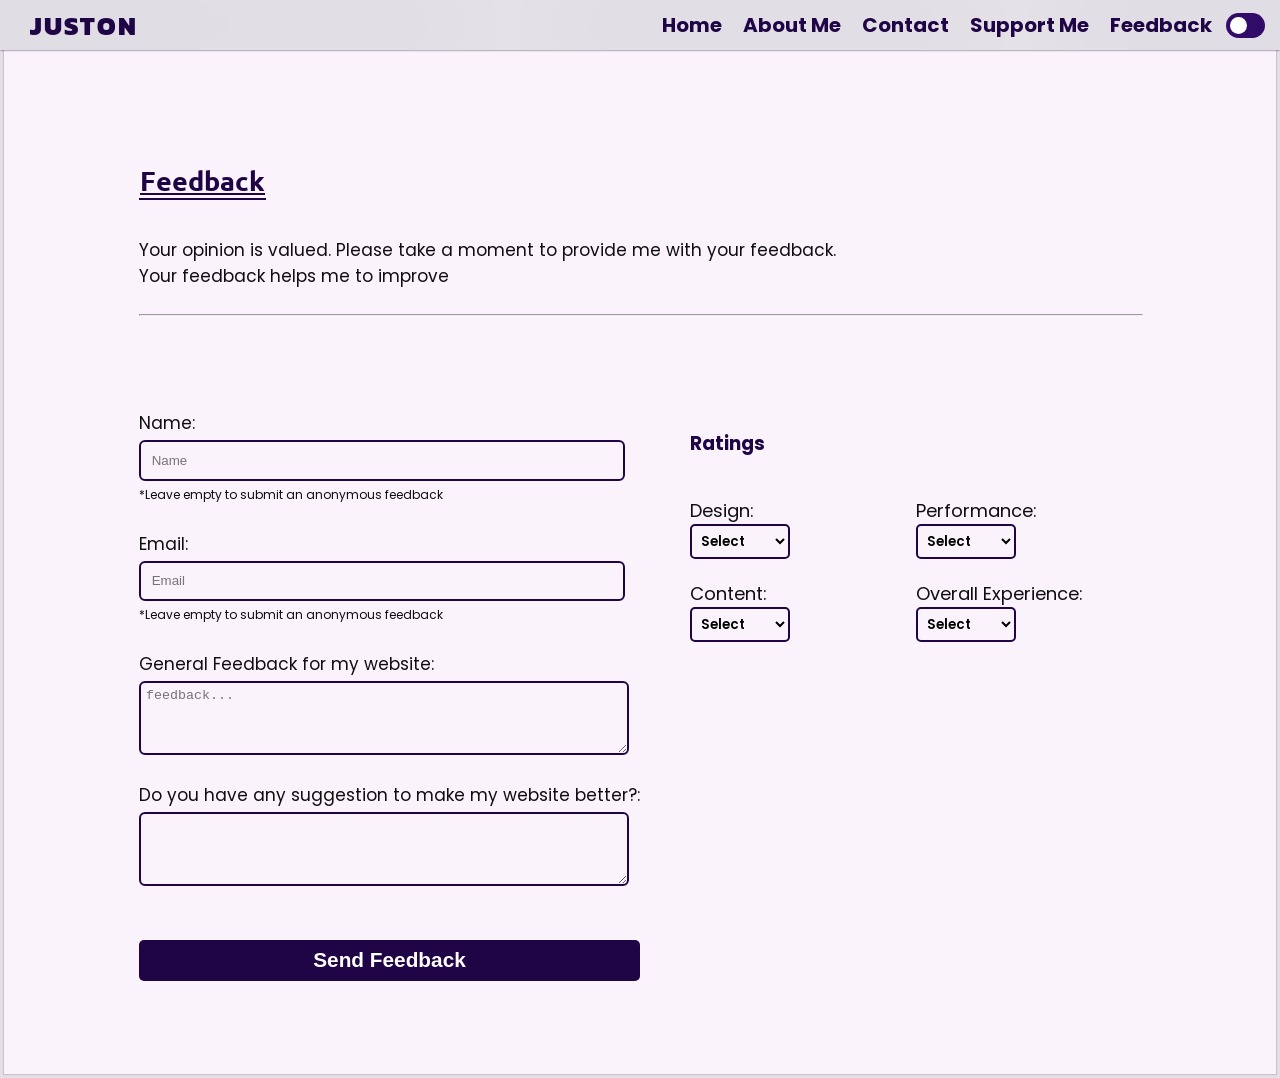
==== feedback.html @ 093bed2b "Add files via upload" ====
<!Doctype html>
<html>
  <head>
    <meta property="og:title" content="Justin Chinonso">
    <meta property="og:description" content="Justin Chinonso">
    <meta property="og:image" content="juston.png">
    <meta name="viewport" content="width=device-width, initial-scale=1.0">
    <title>Justin Chinonso</title>
    <link rel="icon" type="image/x-icon" href="img/juston.png">
    <link rel="stylesheet" href="light-mode.css" id="dark-mode-style sheet">
    <link rel="stylesheet" href="dark-mode.css" id="dark-mode-stylesheet">
    <link rel="stylesheet" href="https://cdnjs.cloudflare.com/ajax/libs/font-awesome/4.7.0/css/font-awesome.min.css">
  </head>
  <body>
    <div class="menu" id="menu">
      <i class="fa fa-times" class="times" id="times"></i>
      <ul>
        <li><a href="index.html">Home</a></li>
        <li><a href="index.html">About Me</a></li>
        <li><a href="index.html">Contact</a></li>
        <li><a href="#">Support Me</a></li>
        <li><a href="feedback.html">Feedback</a></li>
      </ul>
    </div>
    <header id="header">
      <label class="logo">JUSTON</label><i class="fa fa-bars" class="bars" id="bars" onclick="show()"></i>
      <label class="switch" title="Toggle light/dark mode">
        <input type="checkbox" class="toggle-switch">
        <span class="slider round"></span>
      </label>
      <nav>
        <div class="nav" id="nav">
        <ul>  
          <li><a href="index.html">Home</a></li>
          <li><a href="index.html">About Me</a></li>
          <li><a href="index.html">Contact</a></li>
          <li><a href="#">Support Me</a></li>
          <li><a href="feedback.html">Feedback</a></li>
        </ul>
        </div>
      </nav>
    </header>
    <a href="#" id="to-top"><i class="fa fa-angle-up"></i></a>
    <style>
      #to-top {
        background: transparent;
        display: none;
        z-index: -9999;
      }
    </style>
    <div class="feedback-container">
      <div class="feedback-wrapper">
        <h2 class="feedback"><span>Feedback</span></h2>
        <p>Your opinion is valued. Please take a moment to provide me with your feedback.<br>Your feedback helps me to improve<hr></p>
        <form class="feedback" method="POST" netlify name="portfolio-feedback">
          <div class="input-con">
            <label class="above" for="name">Name:</label><br>
            <input class="name" name ="name" id="name" type="text" placeholder="Name"><br><label class="below" for="name">*Leave empty to submit an anonymous feedback</label><br><br>
            <label class="above" for="email">Email:</label><br>
            <input class="email" name ="email" id="email" type="email" placeholder="Email"><br><label class="below" for="email">*Leave empty to submit an anonymous feedback</label><br><br>
            <label class="above" for="message">General Feedback for my website:</label><br>
            <textarea class="message" name ="General-Feedback" id="message" placeholder="feedback..." cols="26" rows="4" required></textarea><br>
            <label class="above" for="feedback">Do you have any suggestion to make my website better?:</label><br>
            <textarea class="message" name ="Suggestion-feedback" id="feedback" cols="26" rows="4"></textarea>
          </div>
          <div class="rate-container">
            <h3>Ratings</h3>
            <div class="rate-wrapper">
              <label>
                Design:<br>
                <select name="Design-Option" id="optionSelect" required>
                  <option value="" disabled selected>Select</option>
                  <option value="very-bad">Very Bad</option>
                  <option value="bad">Bad</option>
                  <option value="fair">Fair</option>
                  <option value="good">Good</option>
                  <option value="very-good">Very Good</option>
                </select>
              </label>
              <label>
                Performance:<br>
                <select name="Uasbility-Option" id="optionSelect" required>
                  <option value="" disabled selected>Select</option>
                  <option value="very-bad">Very Bad</option>
                  <option value="bad">Bad</option>
                  <option value="fair">Fair</option>
                  <option value="good">Good</option>
                  <option value="very-good">Very Good</option>
                </select>
              </label>
              <label>
                Content:<br>
                <select name="Content-Option" id="optionSelect" required>
                  <option value="" disabled selected>Select</option>
                  <option value="very-bad">Very Bad</option>
                  <option value="bad">Bad</option>
                  <option value="fair">Fair</option>
                  <option value="good">Good</option>
                  <option value="very-good">Very Good</option>
                </select>
              </label>
              <label>
                Overall Experience:<br>
                <select name="Experience-Option" id="optionSelect" required>
                  <option value="" disabled selected>Select</option>
                  <option value="very-bad">Very Bad</option>
                  <option value="bad">Bad</option>
                  <option value="fair">Fair</option>
                  <option value="good">Good</option>
                  <option value="very-good">Very Good</option>
                </select>
              </label>
            </div>
          </div>
          <button class="submit" id="fback" type="submit">Send Feedback</button>
        </form>
      </div>
    </div>
  </body>
  <script src="portfolio.js"></script>
</html>
---- light-mode.css ----
/*  import google fonts */
@import url('https://fonts.googleapis.com/css2?family=Poppins:wght@400;500;600;700&family=Ubuntu:wght@400;500;700&family=Kanit:wght@400;500;900&display=swap');


* {
    scrollbar-width: thin;
    scrollbar-color: #2e0854 #f1f1f1;
}
html {
    scroll-behavior: smooth;
}


/*dark/light modes stylings*/

body {
    overflow-y: scroll;
    margin: 0px;
    display: flex;
    box-sizing: border-box;
    flex-direction: column;
    padding: 0px;
    font-family: "poppins", Arial, Helvetica, sans-serif;
    background-attachment: fixed;
    background-color: rgb(227, 224, 231);
    /* background: linear-gradient(to right, rgb(198, 199, 201), rgb(205, 208, 212));  */
    /* background: linear-gradient(to right, rgb(10, 11, 12), rgb(15, 16, 19)); */
}
.content-hidden {
    display: none;
}
p, label, i, h2 {
    color: #0f0e0e;
}

.content-hidden {
    display: none;
}
/* toggle switch */

.switch {
  position: absolute;
  display: inline-block;
  width: 39px;
  right: 60px;
  height: 25px;
}

.switch input {
  opacity: 0;
  width: 0;
  height: 0;
}

.slider {
  position: absolute;
  cursor: pointer;
  top: 0;
  left: 0;
  right: 0;
  bottom: 0;
  background-color: rgb(50, 11, 104);
  transition: 0.4s;
  border-radius: 34px;
}

.slider:before {
  position: absolute;
  content: "";
  height: 17px;
  width: 17px;
  left: 4px;
  bottom: 4px;
  background-color: white;
  transition: 0.4s;
  border-radius: 50%;
  
}

input:checked + .slider {
  background-color: rgb(227, 224, 231);
}

input:checked + .slider:before {
  transform: translateX(16px);
}

div.menu {
    position: fixed;
    top: 0px;
    left: -100%;
    width: 100%;
    padding: 0px;
    margin: 0px;
    height: 100vh;
    background-color: rgba(200, 187, 218, 0.966);
    display: flex;
    justify-content: center;
    text-align: center;
    align-items: center;
    z-index: 3;
    transition: ease-in-out, .3s;
}
div.menu.active {
    left: 0px;
}
#bars {
    position: absolute;
    right: 25px;
    font-size: 26px;
    color: rgb(50, 11, 104);
    cursor: pointer;
    margin-top: 2px;
}

#bars.active {
    display: none;
}
#times {
    position: absolute;
    right: 25px;
    font-size: 26px;
    color: rgb(50, 11, 104);
    top: 14px;
    cursor: pointer;
}
#to-top {
    position: fixed;
    bottom: 30px;
    display: none;
    right: 20px;
    font-weight: 900;
    font-size: 30px;
    padding-left: 10px;
    padding-right: 10px;
    border-radius: 5px;
    transition: .5s;
    background-color: rgba(59, 19, 116, 0.677);
}
#to-top i {
    font-weight: 900;
    color: white;
}
#to-top:hover {
    background-color: rgb(59, 19, 116);
}

div.menu li a {
    text-decoration: none;
    color: rgb(32, 5, 70);
    font-weight: 700;
    font-size: 20px;
    font-family: 'poppins', Arial, Helvetica, sans-serif;
}
div.menu li a:hover {
    font-weight: 900;
}

div.menu li {
    list-style: none;
    text-align: center;
    padding-right: 30px;
    margin-bottom: 50px;
}
div.menu li ul {
    text-align: center;
    padding: 0px;
    margin: 0px;
}
label.logo {
    font-family: "kanit";
    font-weight: 800;
    font-size: 26px;
    position: absolute;
    left: 10px;
    margin-left: 20px;
    color: rgb(32, 5, 70);
    letter-spacing: 2px;
}

header {
    width: 100%;
    height: 50px;
    box-shadow: 0 0 2px 0 rgba(27, 2, 32, 0.8); 
    top: 0px;
    background-color: whitesmoke;
    display: flex;
    justify-content: center;
    justify-items: center;
    align-items: center;
    position: fixed;
    z-index: 2;
    background: solid;
    overflow: hidden;
}
    
header:before {
    content: "";
    position: absolute;
    background: solid;
    z-index: -1;
    top: 0;
    left: 0;
    right: 0;
    bottom: 0;
    box-shadow: inset 0 0 2000px rgba(32, 5, 70, .17);
    filter: blur(2px);
    margin: -20px;
}
div.intro {
    height: 100vh;
    display: flex;
    margin-top: 0%;
    padding-left: 6%;
    margin-right: 6%;
    justify-content: center;
    flex-direction: column;
}
#projects {
    color: whitesmoke;
    background-color: rgb(32, 5, 70);
    padding: 10px;
    font-size: 14px;
    transition: .5s;
    border: 2px;
    border-radius: 5px;
    font-family: "poppins", Arial, Helvetica, sans-serif;
    text-decoration: none;
    margin-top: 10%;
}
#projects:hover {
    background-color: rgba(32, 5, 70, 0.6);
}
#projects i {
    color: white;
    padding-left: 4px;
}
span.greet {
    color: rgb(56, 19, 107);
    font-size: 20px;
}
span.name {
    color: rgb(32, 5, 70);
    font-family: "kanit";
    font-size: 50px;
    font-weight: 900;
    letter-spacing: 3px;
}

p.intro1 {
    margin-bottom: 20%;
    line-height: 40px;
}
p.intro {
    margin-top: 0;
    line-height: 50px;
    margin-bottom: 0px;
}
/* About section */
.about-container {
    display: grid;
    grid-template-columns: repeat(1, 1fr);
    align-items: start;
/*    margin-top: 10%;*/
    background-color: rgb(250, 243, 252);
    box-shadow: 0px 0px 1px 1px rgba(124, 118, 118, 0.247);
    padding: 6%;  
}

.about-wrapper {
    grid-column: 1 / -1;
    display: grid;
    grid-template-columns: repeat(1, 1fr);
    justify-content: center;
}
h2.about-title {
    grid-column: 1 / -1;
    color: rgb(32, 5, 70);
    font-weight: 900;
    font-family: "ubuntu";
    font-size: 36px;
    text-align: left;
    text-decoration: underline;
}
h2.about-title span {
    padding: 1px;
    border-bottom: 2px solid rgb(32, 5, 70);
}

img.me {
    align-self: center;
    justify-self: center;
    text-align: center;
    width: 100%;
    margin-top: 15px;
    margin-left: -1px;
    border: 2px dashed rgb(32, 5, 70);
    border-radius: 7px;
}
/*feedback styling*/

.feedback-container {
    display: grid;
    grid-template-columns: repeat(1, 3fr);
    gap: 20px;
    margin: 4px;
    align-items: center;
    justify-content: center;
    text-align: center;
    margin-top: 50px;
    padding: 5%;
    padding-top: 10%;
    background-color:  rgba(250, 243, 252, .99999);
    box-shadow: 0px 0px 1px 1px rgba(124, 118, 118, 0.247);
}
h2.feedback {
    grid-column: 1 / -1;
    color: rgb(32, 5, 70);
    font-weight: 900;
    font-family: "ubuntu";
    font-size: 27px;
    text-align: left;
    margin-top: -15px;
    text-decoration: underline;
}
h2.feedback span {
    padding: 1px;
    border-bottom: 2px solid rgb(32, 5, 70);
}
.feedback-container p {
    text-align: left;
    font-size: 15px;
}
hr {
    width: 100%;
    margin-bottom: 60px;
    color: rgb(32, 5, 70);
    background-color: rgb(32, 5, 70);
}
form.feedback {
    text-align: left;
    display: grid;
}
.input-con {
    width: 100%;
    align-items: center;
    justify-content: center;
    text-align: left;

}
form.feedback input {
    margin-top: 4px;
    width: 92%;
    color: black;
    outline: none;
    background: none;
    border-radius: 6px;
    border: 2px solid rgb(32, 5, 70);
    padding: .8em;
}
.feedback-wrapper {
    display: grid;
    text-align: center;
    width: 100%;
    align-items: center;
    justify-content: center;
}
form.feedback textarea {
    width: 95%;
    margin-top: 4px;
    margin-bottom: 20px;
}
label.below {
    font-size: 12px;
    text-align: left;
}
label.above {
    text-align: left;
    font-size: 14px;
}
.rate-container h3 {
    color: rgb(32, 5, 70);
}
.rate-container {
    display: grid;
    grid-template-columns: repeat(1, 1fr);
    gap: 10px;

}
.rate-wrapper {
    display: grid;
    grid-template-columns: repeat(2, 1fr);
}
.rate-wrapper label {
    font-size: 14px;
}
.rate-wrapper select {
    margin-bottom: 15px;
    border: 2px solid rgb(32, 5, 70);
    font-family: "poppins", Arial;
    border-radius: 5px;
    outline: none;
    background-color: transparent;
    width: 100px;
    font-weight: 600;
    padding: 5px;
}
.rate-wrapper select option {
    font-family: "poppins", Arial;
    font-weight: 500;

}
form.feedback button {
/*    grid-column: 1 / -1;*/
    width: 100%;
}

/* Contact section */


h2.contact {
    grid-column: 1 / -1;
    color: rgb(32, 5, 70);
    font-weight: 900;
    font-family: "ubuntu";
    font-size: 30px;
    text-align: left;
    text-decoration: underline;
}
h2.contact span {
    padding: 1px;
    border-bottom: 2px solid rgb(32, 5, 70);
}
.contact-container {
    display: grid;
    grid-template-columns: repeat(1, 1fr);
    gap: 20px;
    align-items: center;
    justify-content: center;
    text-align: center;
    margin-top: 10%;
    background-color:  rgb(250, 243, 252);
    box-shadow: 0px 0px 1px 1px rgba(124, 118, 118, 0.247);
    padding: 6%;
}

.connect{
    margin-top: 30px;
}
.contact-info p {
    color: rgb(32, 5, 70);
    font-size: 16px;
}
.contact-info p i {
    margin-right: 10px;
    color: rgb(32, 5, 70);
    font-size: 24px;
}
.contact-social a label {
    display: none;
}
.contact-wrapper {
    grid-column: 1 / -1;
    display: grid;
    justify-content: center; 
}
form.contact {
    width: 85%;
    overflow: hidden;
    margin-top: 60px;
    align-self: center;
    justify-self: center;
    background-color: rgba(32, 5, 70, .08);
    border-radius: 5px;
    box-shadow: 0px 0px 1px 1px rgba(32, 5, 70, 0.5);
    padding: 20px;
}
.contact-info {
    text-align: left;
}

.contact-social {
    display: flex;
    margin-top: -20px;
    margin-left: -20px;
    font-size: 19px;
    color: rgb(32, 5, 70);
}
.contact-social a i {
    color: rgb(32, 5, 70);
    font-size: 30px;
    margin-left: 20px;
}
.contact-social a {
    text-align: left;
    margin-top: 16px;
    text-decoration: none;
    color: rgb(32, 5, 70);
}
form.contact input {
    margin-top: 1.4em;
    width: 85%;
    color: black;
    outline: none;
    background: none;
    border-radius: 6px;
    border: 2px solid rgb(32, 5, 70);
    padding: 9px;
}
textarea.message {
    margin-top: 1.4em;
    width: 87%;
    color: black;
    background: none;
    outline: none;
    border-radius: 6px;
    border: 2px solid rgb(32, 5, 70);
    padding: 5px;
}
button.submit {
    background: rgb(32, 5, 70);
    outline: none;
    border: none;
    width: 90%;
    padding: .4em;
    color: white;
    margin-top: 1.3em;
    transition: .5s;
    margin-bottom: 1.4em;
    font-size: 1.3em;
    font-weight: 800;
    border-radius: 5px;
    cursor: pointer;
}
button.submit:hover {
    background-color: rgba(32, 5, 70, 0.87);
}
form.contact a {
    text-decoration: none;
    color: rgb(59, 19, 116);
}
form.contact a:hover {
    text-decoration: underline;
}

.skills-container {
    display: grid;
    grid-template-columns: repeat(1, 1fr);
    gap: 20px;
    align-items: start;
    margin: 4px;
    margin-top: 10%;
    background-color:  rgb(250, 243, 252);
    padding: 6%;
    box-shadow: 0px 0px 1px 1px rgba(124, 118, 118, 0.247);
    border-radius: 10px;   
}
.skill-image {
    width: 50px;
}
#graphics {
    width: 75px;
}
.skill {
    display: flex;
    flex-direction: column;
    align-items: center;
    justify-content: center;
    align-items: center;
    border-radius: 5px;
    padding: 15px;
    margin: 10px;
    box-shadow: 0px 0px 2px 2px rgba(32, 5, 70, .5);
}
h2.skill-heading {
    grid-column: 1 / -1;
    color: rgb(32, 5, 70);
    font-weight: 900;
    font-family: "ubuntu";
    font-size: 24px;
    text-align: left;
    text-decoration: underline;
}
.skills-wrapper {
    grid-column: 1 / -1;
    display: grid;
    grid-template-columns: repeat(1, 1fr);
    justify-content: center;
}
h2.skill-heading span {
    padding: 1px;
    border-bottom: 2px solid rgb(32, 5, 70);

}
.project-container {
    display: grid;
    grid-template-columns: repeat(1, 1fr);
    gap: 20px;
    align-items: center;
    justify-content: center;
    margin: 4px;
    text-align: center;
    margin-top: 10%;
    background-color:  rgb(250, 243, 252);
    padding: 6%;
    box-shadow: 0px 0px 1px 1px rgba(124, 118, 118, 0.247);
    border-radius: 10px;   
}
.project-image {
    width: 70%;
    margin-bottom: 10px;
}
.project {
    display: flex;
    flex-direction: column;
    align-items: center;
    justify-content: center;
    align-items: center;
    border-radius: 5px;
    padding: 10px;
    margin: 10px;
    border: 1px solid rgb(32, 5, 70);
}
.project:hover {
    box-shadow: 0px 0px 2px 2px rgba(32, 5, 70, .5);
}
h2.project-title {
    grid-column: 1 / -1;
    color: rgb(32, 5, 70);
    font-weight: 900;
    font-family: "ubuntu";
    font-size: 30px;
    text-align: left;
    text-decoration: underline;
}
.projects-wrapper {
    grid-column: 1 / -1;
    display: grid;
    grid-template-columns: repeat(1, 1fr);
    justify-content: center;
}
h2.project-title span {
    padding: 1px;
    border-bottom: 2px solid rgb(32, 5, 70);
}
.project-container .projects-wrapper .project a {
    color: rgb(32, 5, 70);
    padding: 10px;
    text-decoration: none;
}
.view-all {
    text-align: center;
    margin-top: 17px;
    align-self: center;
    justify-self: center;
    border-radius: 5px;
    color: white;
    padding: 10px;
    transition: .5s;
    text-decoration: none;
    width: 65%;
    background-color: rgb(32, 5, 70);
}
.view-all:hover {
    background-color: rgba(32, 5, 70, 0.6);
}

/*Custom scrollbar*/

::-webkit-scrollbar {
    width: 10px;
}
::-webkit-scrollbar-track {
    background-color: white;
}
::-webkit-scrollbar-thumb {
    background-color: #2e0854;
    border-radius: 5px;
}

::-moz-scrollbar-thumb {
    background-color: #2e0854;
    border-radius: 5px;
}
/*animation styles*/

@keyframes animate {
    0% {
        background: transparent;
    }
    100% {
        background: rgba(32, 5, 70, .17);
    }
}
div.square {
    height: 93.5%;
    width: 80%;
    border-radius: 50%;
    position: absolute;
    top: 50px;
    left: -40%;
    z-index: -99;
    animation-name: animate;
    animation-duration: 2s;
    animation-timing-function: ease;
    animation-iteration-count: 1;
    animation-fill-mode: forwards;
    animation-delay: 4s;

}
@keyframes load {
    0% {
        background: rgb(227, 224, 231);
        font-size: 15px;
    }
    20% {
        background: rgb(227, 224, 231);
        font-size: 30px;
        color: rgb(32, 5, 70);
    }
    40% {
        font-size: 15px;
    }
    100% {
        color: rgba(0, 0, 0, 0);
        font-size: 0px;
        left: -100%;
    }
}


div.cover {
    position: fixed;
    top: 0px;
    bottom: 0px;
    background: rgb(227, 224, 231);
    display: flex;
    justify-content: center;
    align-items: center;
    color: rgb(32, 5, 70);
    transition: ease-in-out, .3s;
    font-family: "kanit", Arial;
    font-weight: 900;
    font-size: 15px;
    height: 100%;
    width: 100%;
    z-index: 99999;
    animation-name: load;
    animation-duration: 11.5s;
    animation-timing-function: ease;
    animation-iteration-count: 1;
    animation-fill-mode: forwards;
}
.image {
    display: none;
}
div.footer {
    display: flex;
    padding-top: 25px;
    text-align: center;
    padding-bottom: 25px;
    flex-direction: column;
    background-color: rgba(32, 5, 70, 0.3);

}
div.footer label {
    text-align: center;
    font-size: 12px;
}

div.footer div.social a {
    font-size: 25px;
}
div.footer div.social a i {
    color: rgb(32, 5, 70);
    margin: 3px 3px 34px;

}
nav {
    display: none;
}

/*Media queries start*/

@media only screen and (min-width: 770px) {
    nav {
        display: flex;
        float: right;
        position: absolute;
        right: 50px;
    }
    div.nav ul li {
        margin-right: 15px;
    }
    div.nav ul {
        display: inline-flex;
        list-style: none;
    }

    #bars, #times, #menu {
        display: none;
    }
    div.nav ul li a {
        text-decoration: none;
        color: rgb(32, 5, 70);
        font-weight: 700;
        padding: 3px;
        transition: .4s;
        font-size: 15px;
        font-family: 'poppins', Arial, Helvetica, sans-serif;
    }

    @media only screen and (min-width: 1000px) {
        div.nav ul li a {
            font-size: 20px;
        }
    }
    div.nav ul li i {
        color: rgb(32, 5, 70);
        font-weight: 700;
        padding: 3px;
        cursor: pointer;
        font-size: 22px;
    }
    div.nav ul li a:hover {
        border-radius: 3px;
        background-color: rgba(32, 5, 70, .27);
    }

    span.greet {
        font-size: 35px;
    }
    p.intro1 {
        margin-bottom: 5%;
        margin-top: 0px;
        font-size: 27px;
        line-height: 60px;
    }
    p.intro {
        margin-top: 6vh;
    }
    @media only screen and (min-width: 1000px) {
        span.name {
            font-size: 80px;
        }
    }    
    @media only screen and (max-width: 1000px) {
            div.nav ul li a {
                font-size: 18px;
            }
            span.name {
                font-size: 65px;
            }
            div.nav ul li i {
                color: rgb(32, 5, 70);
                font-weight: 700;
                padding: 3px;
                cursor: pointer;
                font-size: 20px;
            }  
            span.greet {
                font-size: 29px;
            }
            p.intro1 {
                font-size: 23px;
            }
            p.intro {
                margin-top: 0px;
            }
    }
    
/*    div.squ are {
        height: 50%;
        width: 30%;
    }*/
    .switch {
        right: 15px;
    }
    div.about {
        margin: 0px;
        width: 100%;
        float: left;
        margin-right: 15px;
    }
    div.about img{
        display: none;
    }
    h2.about {
        font-size: 40px;
    }
    p.about {
        width: 80%;
        line-height: 40px;
        font-size: 18px;
    }
    .about-container {
        display: grid;
        grid-template-columns: repeat(1, 1fr);
        align-items: start;
/*        margin-top: 10%;*/
        background-color:  rgb(250, 243, 252);
        padding: 6%;  
    }
  
    .about-wrapper {
        grid-column: 1 / -1;
        display: grid;
        grid-template-columns: repeat(2, 1fr);
        justify-content: center;
    }
    h2.about-title {
        grid-column: 1 / -1;
        color: rgb(32, 5, 70);
        font-weight: 900;
        font-family: "ubuntu";
        font-size: 36px;
        text-align: left;
        text-decoration: underline;
    }
    h2.about-title span {
        padding: 1px;
        border-bottom: 2px solid rgb(32, 5, 70);
    }

    .skills-container {
        display: grid;
        grid-template-columns: repeat(3, 1fr);
        align-items: start;
        margin: 4px;
        margin-top: 10%;
        background-color:  rgb(250, 243, 252);
        padding: 6%;
        box-shadow: 0px 0px 1px 1px rgba(124, 118, 118, 0.247);
        border-radius: 10px;   
    }
    .skill-image {
        width: 100px;
    }
    #graphics {
        width: 135px;
    }
    .skill {
        display: flex;
        flex-direction: column;
        align-items: center;
        justify-content: center;
        align-items: center;
        border-radius: 5px;
        padding: 10px;
        margin: 10px;
        box-shadow: 0px 0px 2px 2px rgba(32, 5, 70, .5);
    }
    h2.skill-heading {
        grid-column: 1 / -1;
        color: rgb(32, 5, 70);
        font-weight: 900;
        font-family: "ubuntu";
        font-size: 36px;
        text-align: left;
        text-decoration: underline;
    }
    .skills-wrapper {
        grid-column: 1 / -1;
        display: grid;
        grid-template-columns: repeat(3, 1fr);
        justify-content: center;
    }
    h2.skill-heading span {
        padding: 1px;
        border-bottom: 2px solid rgb(32, 5, 70);

    }
    .project-container {
        display: grid;
        grid-template-columns: repeat(1, 1fr);
        gap: 20px;
        align-items: center;
        justify-content: center;
        margin: 4px;
        text-align: center;
        margin-top: 10%;
        background-color:  rgb(250, 243, 252);
        padding: 6%;
        box-shadow: 0px 0px 1px 1px rgba(124, 118, 118, 0.247);
        border-radius: 10px;   
    }
    .project-image {
        width: 70%;
    }
    .project {
        display: flex;
        flex-direction: column;
        align-items: center;
        justify-content: center;
        align-items: center;
        border-radius: 5px;
        padding: 10px;
        margin: 10px;
        border: 1px solid rgb(32, 5, 70);
    }
    .project:hover {
        box-shadow: 0px 0px 2px 2px rgba(32, 5, 70, .5);
    }
    h2.project-title {
        grid-column: 1 / -1;
        color: rgb(32, 5, 70);
        font-weight: 900;
        font-family: "ubuntu";
        font-size: 40x;
        text-align: left;
        text-decoration: underline;
    }
    .projects-wrapper {
        grid-column: 1 / -1;
        display: grid;
        grid-template-columns: repeat(2, 1fr);
        justify-content: center;
    }
    h2.project-title span {
        padding: 1px;
        border-bottom: 2px solid rgb(32, 5, 70);
    }
    .project-container .projects-wrapper .project a {
        color: rgb(32, 5, 70);
        padding: 10px;
        text-decoration: none;
    }
    .view-all {
        text-align: center;
        margin-top: 17px;
        align-self: center;
        justify-self: center;
        border-radius: 5px;
        color: white;
        padding: 10px;
        text-decoration: none;
        width: 65%;
        background-color: rgb(32, 5, 70);
    }
    .feedback-container p {
        font-size: 17px;
    }
    .feedback-container {
        grid-template-columns: repeat(1, 1fr);
    }
    form.feedback {
        display: grid;
        grid-template-columns: repeat(2, 1fr);
    }
    label.above {
        font-size: 17px;
    }
    .rate-container {
        margin-left: 50px;
        display: grid;
        grid-template-columns: repeat(1, 1fr);
        height: 50%;
    }
    .rate-wrapper label {
        font-size: 18px;
    }
    .contact-container {
        display: grid;
        grid-template-columns: repeat(1, 1fr);
        gap: 20px;
        align-items: center;
        justify-content: center;
        text-align: center;
        margin-top: 10%;
        background-color:  rgb(250, 243, 252);
        padding: 6%;
    }
    .contact-wrapper {
        grid-column: 1 / -1;
        display: grid;
        grid-template-columns: repeat(2, 1fr);
        justify-content: center; 
    }
    form.contact {
        width: 70%;
        background-color: rgba(32, 5, 70, .08);
        border-radius: 5px;
        padding: 20px;
    }
    .contact-info {
        text-align: left;
        margin-left: 0px;
        width: 85%;
    }

    .contact-social {
        display: grid;
        margin: -20px;
        padding: 0px;
        font-size: 19px;
        color: rgb(32, 5, 70);;
    }
    .contact-social a i {
        color: rgb(32, 5, 70);
        font-size: 30px;
    }
    .contact-social a {
        margin-top: 16px;
        display: flex;
        width: 35%;
        text-decoration: none;
        color: rgb(32, 5, 70);
    }
    h2.contact {
        grid-column: 1 / -1;
        color: rgb(32, 5, 70);
        font-weight: 900;
        font-family: "ubuntu";
        font-size: 40px;
        text-align: left;
        text-decoration: underline;
    }
    .contact-info p {
        color: rgb(32, 5, 70);
        font-size: 18px;
    }
    .contact-info p i {
        margin-right: 10px;
        color: rgb(32, 5, 70);
        font-size: 30px;
    }
    h2.contact span {
        padding: 1px;
        border-bottom: 2px solid rgb(32, 5, 70);
    }
    .contact-social a label {
        display: flex;
        margin-left: 10px;
        cursor: pointer;
        color: rgb(32, 5, 70);
    }
    div.footer label {
        text-align: center;
        font-size: 17px;
    }

}
---- dark-mode.css ----
body {
  background-color: rgb(5, 0, 15);
}


.content-hidden {
    display: none;
}

p, label, i, h2 {
    color: rgb(227, 224, 231);
}

span.name {
  color: rgb(227, 224, 231);
}

span.greet {
  color: rgba(227, 224, 231, .8);
}

label.logo {
  color: rgb(227, 224, 231);
}

header:before {
  box-shadow: inset 0 0 2000px rgb(15, 0, 44);
  background: rgb(5, 0, 15);
}

header {
  background: rgb(5, 0, 15);
  box-shadow: 0px 0px 1px 1px rgba(227, 224, 231, .1);
}

.slider:before {
  background-color: rgb(15, 0, 44);
}

#bars, #times {
  color: rgb(227, 224, 231);
}

div.menu {
  background-color: rgba(5, 0, 15, .966);
}

div.menu li a {
  color: rgb(227, 224, 231);
}

#projects {
  color: rgb(227, 224, 231);
  background-color: rgba(227, 224, 231, .1);
}

#to-top {
  background-color: rgba(227, 224, 231, .1);
}
hr {
  background-color: white;
  color: white;
}
.rate-wrapper select {
    background-color: rgb(5, 0, 15);
    border: 2px solid rgb(227, 224, 231);
    color: white;
}
.rate-container h3 {
  color: rgb(227, 224, 231);
}
form.feedback input {
    border: 2px solid rgb(227, 224, 231);
    color: white;
}
.about-container, .project-container, .skills-container, .contact-container, .feedback-container {
  background-color: rgba(33, 0, 100, .12);
}

h2.about-title, h2.skill-heading, h2.project-title, h2.contact, h2.feedback {
  color: rgb(227, 224, 231);
}

h2.about-title span, h2.skill-heading span, h2.project-title span, h2.contact span, h2.feedback span {
  border-bottom: 2px solid rgb(227, 224, 231);
}

img.me {
  border: 2px dashed rgb(227, 224, 231);
}

.skill {
  box-shadow: 0px 0px 2px 2px rgba(227, 224, 231, .4);
}

.project {
  border: 1px solid rgba(227, 224, 231, .6);
}

.view-all {
  color: rgb(227, 224, 231);
  background-color: rgba(227, 224, 231, .1);
}

.view-all:hover {
    background-color: rgba(32, 5, 70, 0.6);
}

.project:hover {
    box-shadow: 0px 0px 2px 2px rgba(227, 224, 231, .4);
}

.project-container .projects-wrapper .project a {
  color: rgb(227, 224, 231);
}

.contact-info p {
    color: rgba(227, 224, 231, .9);
}

.contact-info p i {
    color: rgba(227, 224, 231, .9);
}

.contact-social a i {
    color: rgba(227, 224, 231, .9);
}

.contact-social a label {
    color: rgba(227, 224, 231, .9);
}

.contact-info h3 {
    color: rgb(227, 224, 231);
}

form.contact {
  background-color: rgba(5, 0, 15, .966);
  box-shadow: 0px 0px 1px 1px rgba(227, 224, 231, .3);
}

form.contact input {
  border: 2px solid rgb(227, 224, 231);
  color: rgb(227, 224, 231);
}

textarea.message {
  border: 2px solid rgb(227, 224, 231);
  color: rgb(227, 224, 231);
}

form.contact a {
  color: rgb(227, 224, 231);
}

button.submit {
  border: none;
  color: rgb(227, 224, 231);
  background-color: rgba(227, 224, 231, .1);
}

label.whatsapp {
  color: gray;
}

button.submit:hover {
  background-color: rgba(32, 5, 70, 0.6);
}

::placeholder {
  color: rgba(227, 224, 231, .7);
}

div.nav ul li a {
  color: rgb(227, 224, 231);
}

div.nav ul li a:hover {
  background-color: rgba(227, 224, 231, .1);
}
div.footer div.social a i {
    color: rgb(227, 224, 231);

}
@keyframes load {
    0% {
        background: rgb(5, 0, 15);
        font-size: 15px;
    }
    20% {
        background: rgb(5, 0, 15);
        font-size: 30px;
        color: rgb(227, 224, 231);
    }
    40% {
      background: rgb(5, 0, 15);
        font-size: 15px;
    }
    100% {
        color: rgba(0, 0, 0, 0);
        font-size: 0px;
        left: -100%;
    }
}

@keyframes animate {
    0% {
        background: transparent;
    }
    100% {
        background: rgba(33, 0, 100, .12);
    }
}
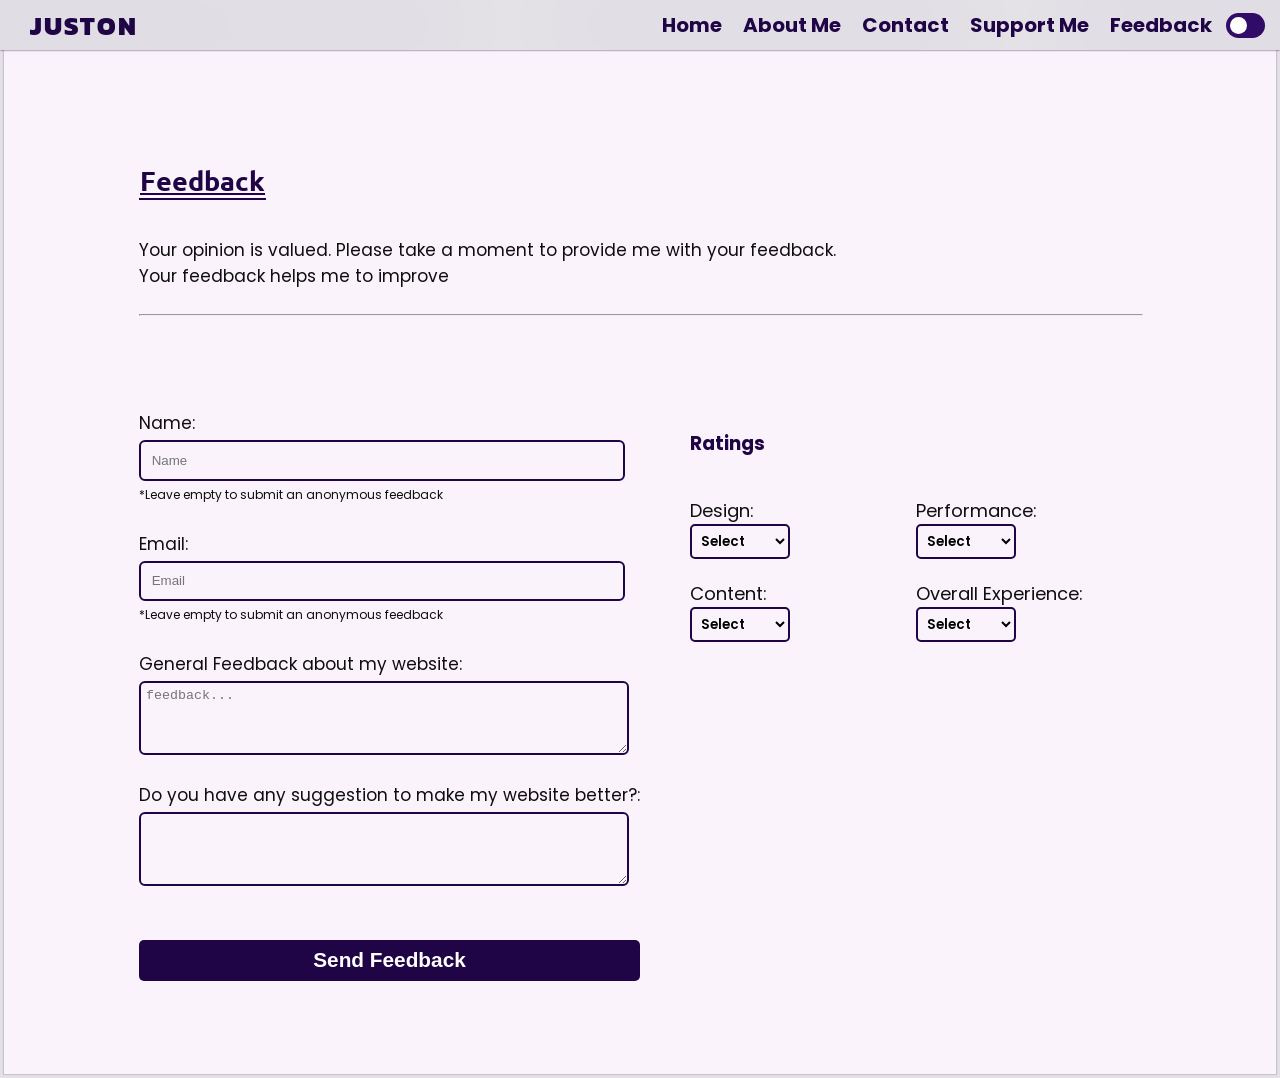
==== commit d75f3115: "Add files via upload" ====
--- a/feedback.html
+++ b/feedback.html
@@ -45,7 +45,8 @@
       #to-top {
         background: transparent;
         display: none;
-        z-index: -9999;
+        z-index: -99999;
+        left: -9999px;
       }
     </style>
     <div class="feedback-container">
@@ -55,10 +56,10 @@
         <form class="feedback" method="POST" netlify name="portfolio-feedback">
           <div class="input-con">
             <label class="above" for="name">Name:</label><br>
-            <input class="name" name ="name" id="name" type="text" placeholder="Name"><br><label class="below" for="name">*Leave empty to submit an anonymous feedback</label><br><br>
+            <input class="name" name ="name" id="f_name" type="text" placeholder="Name"><br><label class="below" for="name">*Leave empty to submit an anonymous feedback</label><br><br>
             <label class="above" for="email">Email:</label><br>
-            <input class="email" name ="email" id="email" type="email" placeholder="Email"><br><label class="below" for="email">*Leave empty to submit an anonymous feedback</label><br><br>
-            <label class="above" for="message">General Feedback for my website:</label><br>
+            <input class="email" name ="email" id="f_email" type="email" placeholder="Email"><br><label class="below" for="email">*Leave empty to submit an anonymous feedback</label><br><br>
+            <label class="above" for="message">General Feedback about my website:</label><br>
             <textarea class="message" name ="General-Feedback" id="message" placeholder="feedback..." cols="26" rows="4" required></textarea><br>
             <label class="above" for="feedback">Do you have any suggestion to make my website better?:</label><br>
             <textarea class="message" name ="Suggestion-feedback" id="feedback" cols="26" rows="4"></textarea>
--- a/light-mode.css
+++ b/light-mode.css
@@ -728,7 +728,6 @@
     }
 }
 
-
 div.cover {
     position: fixed;
     top: 0px;
@@ -751,6 +750,7 @@
     animation-iteration-count: 1;
     animation-fill-mode: forwards;
 }
+
 .image {
     display: none;
 }
